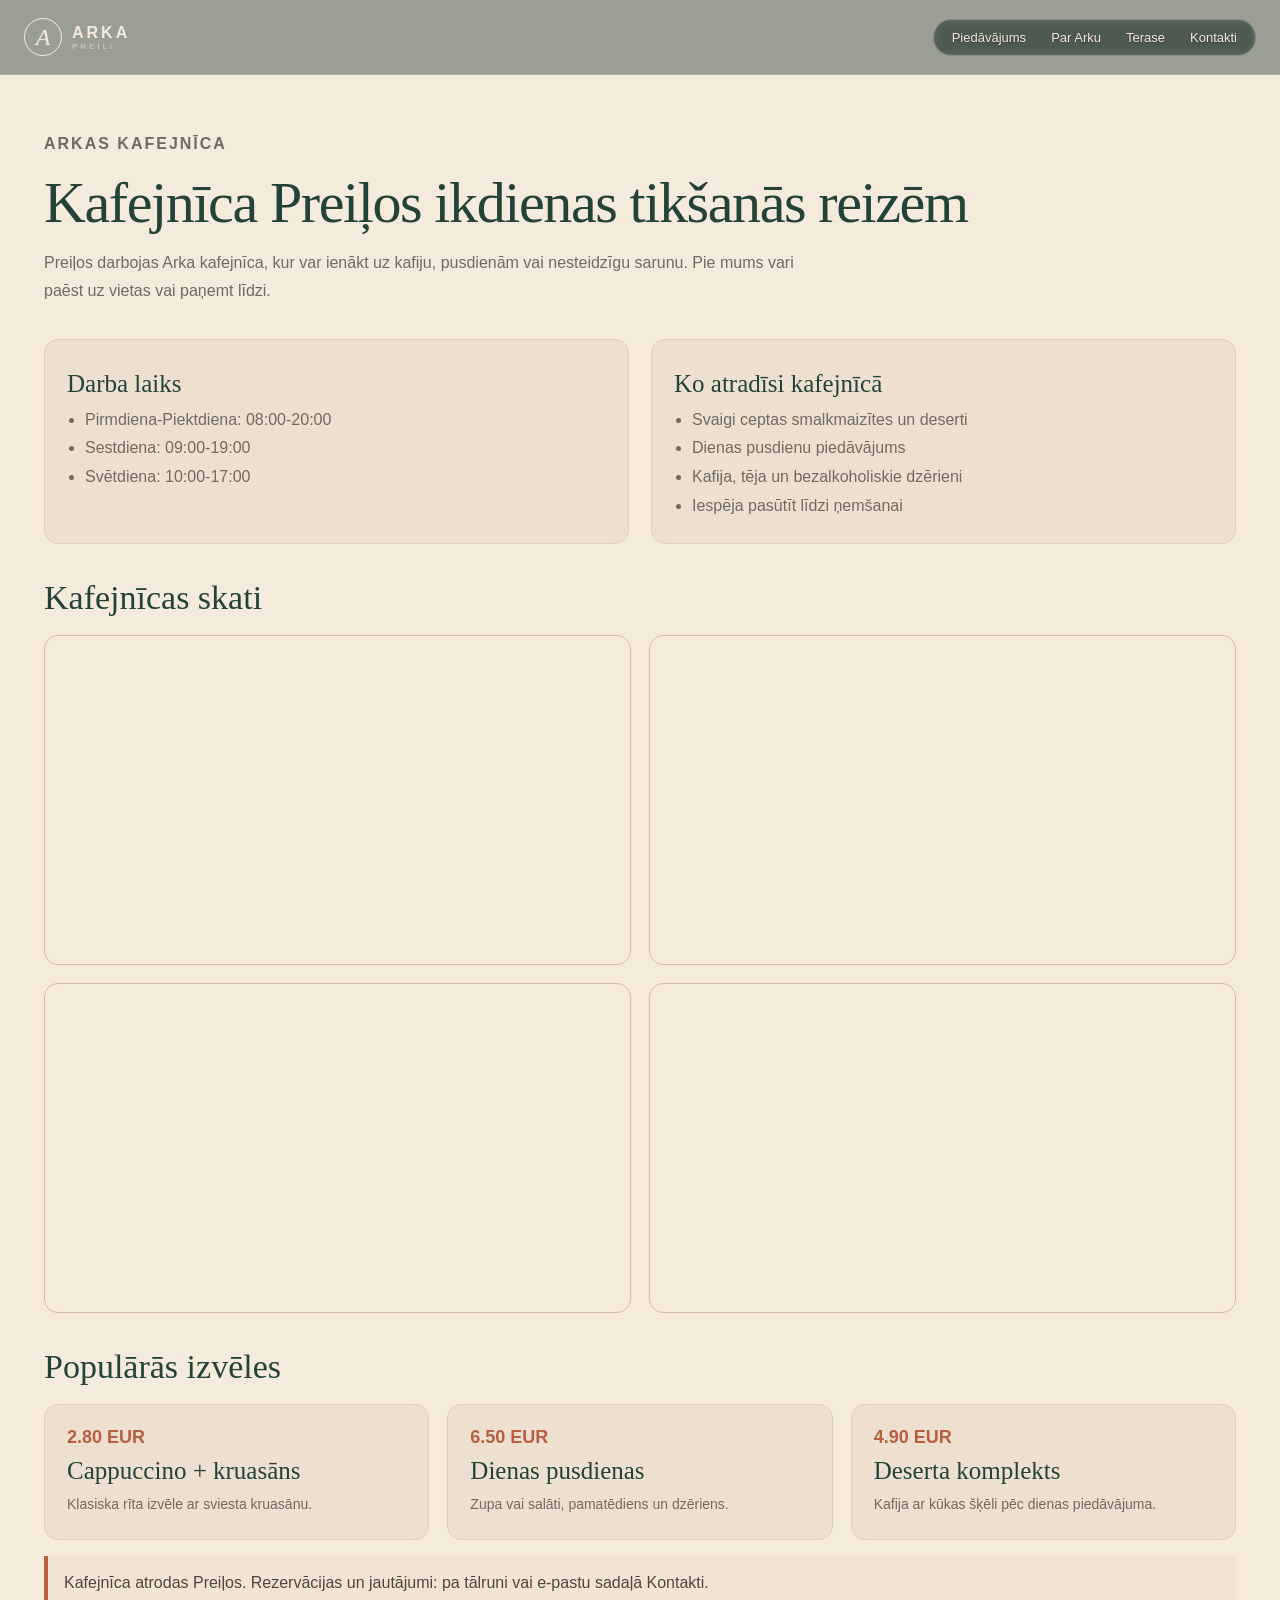
==== cafe.html @ d6a40e3f "Initial commit" ====
<!doctype html>
<html lang="lv">

<head>
  <meta charset="utf-8">
  <meta name="viewport" content="width=device-width, initial-scale=1">
  <title>Arkas kafejnīca</title>
  <link rel="stylesheet" href="styles.css">
</head>

<body>
  <nav class="nav">
    <a class="brand" href="index.html#top">
      <span class="mark">A</span>
      <span>
        <b>ARKA</b>
        <small>PREIĻI</small>
      </span>
    </a>
    <div class="links">
      <a href="index.html#piedavajums">Piedāvājums</a>
      <a href="index.html#par-arka">Par Arku</a>
      <a href="index.html#terase">Terase</a>
      <a href="index.html#kontakti">Kontakti</a>
    </div>
  </nav>

  <main class="page-main">
    <section class="page-hero">
      <p class="eyebrow">Arkas kafejnīca</p>
      <h1>Kafejnīca Preiļos ikdienas tikšanās reizēm</h1>
      <p>
        Preiļos darbojas Arka kafejnīca, kur var ienākt uz kafiju, pusdienām vai nesteidzīgu
        sarunu. Pie mums vari paēst uz vietas vai paņemt līdzi.
      </p>
    </section>

    <section class="page-section split">
      <article class="info-card">
        <h3>Darba laiks</h3>
        <ul class="list-clean">
          <li>Pirmdiena-Piektdiena: 08:00-20:00</li>
          <li>Sestdiena: 09:00-19:00</li>
          <li>Svētdiena: 10:00-17:00</li>
        </ul>
      </article>

      <article class="info-card">
        <h3>Ko atradīsi kafejnīcā</h3>
        <ul class="list-clean">
          <li>Svaigi ceptas smalkmaizītes un deserti</li>
          <li>Dienas pusdienu piedāvājums</li>
          <li>Kafija, tēja un bezalkoholiskie dzērieni</li>
          <li>Iespēja pasūtīt līdzi ņemšanai</li>
        </ul>
      </article>
    </section>

    <section class="page-section">
      <h2>Kafejnīcas skati</h2>
      <div class="visual-grid">
        <div class="visual-placeholder lg cafe-interior" role="img" aria-label="Kafejnīcas interjers"></div>
        <div class="visual-placeholder lg cafe-table" role="img" aria-label="Servētais galds kafejnīcā"></div>
        <div class="visual-placeholder lg cafe-dessert" role="img" aria-label="Desertu vitrīna"></div>
        <div class="visual-placeholder lg cafe-coffee" role="img" aria-label="Kafijas zona"></div>
      </div>
    </section>

    <section class="page-section">
      <h2>Populārās izvēles</h2>
      <div class="info-grid">
        <article class="info-card">
          <span class="price">2.80 EUR</span>
          <h3>Cappuccino + kruasāns</h3>
          <p>Klasiska rīta izvēle ar sviesta kruasānu.</p>
        </article>

        <article class="info-card">
          <span class="price">6.50 EUR</span>
          <h3>Dienas pusdienas</h3>
          <p>Zupa vai salāti, pamatēdiens un dzēriens.</p>
        </article>

        <article class="info-card">
          <span class="price">4.90 EUR</span>
          <h3>Deserta komplekts</h3>
          <p>Kafija ar kūkas šķēli pēc dienas piedāvājuma.</p>
        </article>
      </div>

      <div class="location-note">
        Kafejnīca atrodas Preiļos. Rezervācijas un jautājumi: pa tālruni vai e-pastu sadaļā
        Kontakti.
      </div>
    </section>
  </main>
</body>

</html>
---- styles.css ----
:root {
  --green: #234337;
  --terra: #b85f42;
  --cream: #f4ebdd;
  --ink: #292724;
  --muted: #6f6a62;
  --sand: #e7d9c8;
  --container: 1240px;
}

* {
  box-sizing: border-box;
}

html {
  scroll-behavior: smooth;
}

body {
  margin: 0;
  background: var(--cream);
  color: var(--ink);
  font-family: Arial, sans-serif;
}

a {
  color: inherit;
  text-decoration: none;
}

button {
  font: inherit;
  cursor: pointer;
}

.nav {
  position: fixed;
  z-index: 2;
  top: 0;
  left: 0;
  right: 0;
  display: flex;
  justify-content: space-between;
  align-items: center;
  padding: 18px max(24px, calc((100% - var(--container)) / 2));
  color: var(--cream);
  border-bottom: 1px solid #ffffff26;
  background: #182c2566;
  -webkit-backdrop-filter: blur(7px);
  backdrop-filter: blur(7px);
}

.brand {
  display: flex;
  align-items: center;
  gap: 10px;
}

.mark {
  border: 1px solid currentColor;
  border-radius: 50%;
  width: 38px;
  height: 38px;
  display: grid;
  place-items: center;
  font: italic 24px Georgia;
}

.brand b {
  display: block;
  letter-spacing: 3px;
}

.brand small {
  display: block;
  font-size: 8px;
  letter-spacing: 3px;
  opacity: 0.7;
}

.links {
  display: flex;
  gap: 25px;
  align-items: center;
  margin-right: 0;
  padding: 10px 18px;
  border: 1px solid #ffffff38;
  border-radius: 999px;
  background: #182c254f;
  -webkit-backdrop-filter: blur(5px);
  backdrop-filter: blur(5px);
  font-size: 13px;
  text-shadow: 0 1px 2px #00000060;
}

.links a {
  white-space: nowrap;
}

.links .nav-cta {
  border: 1px solid #ffffffaa;
  border-radius: 99px;
  padding: 10px 17px;
  background: #ffffff12;
}

.hero {
  min-height: max(670px, 100svh);
  display: grid;
  grid-template-columns: 58% 42%;
  background: var(--green);
  color: var(--cream);
}

.hero-copy {
  align-self: center;
  max-width: 760px;
  padding: 145px 62px 86px max(24px, calc((100vw - var(--container)) / 2));
}

.eyebrow {
  color: var(--terra);
  font-size: 10px;
  font-weight: bold;
  letter-spacing: 2px;
  text-transform: uppercase;
}

.light {
  color: #d68c6e;
}

.hero h1,
.title {
  font: normal clamp(46px, 6vw, 68px) / 1.03 Georgia, serif;
  letter-spacing: -2px;
  margin: 20px 0;
}

.hero h1 em,
.title em {
  color: #d68c6e;
}

.hero-copy p:not(.eyebrow) {
  max-width: 560px;
  line-height: 1.7;
  color: #d8d5cb;
}

.hero-image {
  min-height: 670px;
  background:
    linear-gradient(90deg, #23433733, #0000),
    url("https://images.unsplash.com/photo-1547592180-85f173990554?auto=format&fit=crop&w=1200&q=85") center / cover;
}

.badge {
  position: relative;
  top: 42%;
  left: 10%;
  width: 125px;
  height: 125px;
  display: grid;
  place-content: center;
  background: var(--terra);
  border-radius: 50%;
  text-align: center;
  transform: rotate(-8deg);
}

.badge strong {
  font: italic 25px Georgia;
}

.badge small,
.badge span {
  display: block;
  font-size: 10px;
}

.button {
  border: 0;
  padding: 15px 20px;
  font-size: 12px;
  font-weight: bold;
}

.button.primary {
  background: var(--terra);
  color: white;
}

.button.green {
  background: var(--green);
  color: var(--cream);
}

.button.cream {
  background: var(--cream);
  color: var(--green);
}

.actions {
  display: flex;
  gap: 24px;
  align-items: center;
  margin-top: 28px;
}

.text {
  color: var(--cream);
  border-bottom: 1px solid var(--cream);
  padding: 6px 0;
}

.section {
  max-width: var(--container);
  margin: auto;
  padding: 100px 24px;
}

.label {
  color: var(--terra);
  font-size: 10px;
  letter-spacing: 2px;
  text-transform: uppercase;
  margin-bottom: 22px;
}

.label span {
  color: var(--muted);
  margin: 0 8px;
}

.intro,
.feature,
.contact {
  display: grid;
  grid-template-columns: 1fr 1fr;
  gap: 90px;
}

.lead {
  font: 21px/1.45 Georgia;
  color: var(--green);
}

.muted {
  color: var(--muted);
  font-size: 14px;
  line-height: 1.75;
}

.band {
  background: #eee0d0;
  padding: 100px max(24px, calc((100% - var(--container)) / 2));
}

.band .section {
  max-width: none;
  padding: 0;
}

.top {
  display: flex;
  justify-content: space-between;
  align-items: end;
  margin-bottom: 40px;
}

.aside {
  max-width: 280px;
  color: var(--muted);
  font-size: 13px;
  line-height: 1.7;
}

.cards {
  display: grid;
  grid-template-columns: repeat(4, 1fr);
  gap: 18px;
}

.card {
  background: var(--cream);
  transition: transform 180ms ease, box-shadow 180ms ease;
}

.card:hover,
.card:focus-within {
  transform: scale(1.03);
  box-shadow: 0 18px 34px #29272426;
}

.card-link {
  display: block;
  height: 100%;
  color: inherit;
}

.card-img {
  height: 205px;
  background: center / cover;
}

.plate {
  background-image: url("https://images.unsplash.com/photo-1547592180-85f173990554?auto=format&fit=crop&w=800&q=80");
}

.bakery {
  background-image: url("https://images.unsplash.com/photo-1558301211-0d8c8c6c6e5d?auto=format&fit=crop&w=800&q=80");
}

.events {
  background-image: url("https://images.unsplash.com/photo-1519167758481-83f550bb49b3?auto=format&fit=crop&w=800&q=80");
}

.cafe {
  background-image: url("https://images.unsplash.com/photo-1501339847302-ac426a4a7cbb?auto=format&fit=crop&w=800&q=80");
}

.card-body {
  padding: 24px;
}

.card h3 {
  margin: 8px 0;
  font: normal 28px Georgia;
  color: var(--green);
}

.card p:not(.eyebrow) {
  min-height: 60px;
  color: var(--muted);
  font-size: 13px;
  line-height: 1.65;
}

.card-cta {
  display: inline-block;
  border-bottom: 1px solid var(--green);
  font-size: 12px;
  font-weight: bold;
}

.feature-image {
  min-height: 500px;
  background: url("https://images.unsplash.com/photo-1555939594-58d7cb561ad1?auto=format&fit=crop&w=1000&q=85") center / cover;
}

.stats {
  display: flex;
  gap: 22px;
  margin: 25px 0;
  padding: 16px 0;
  border-block: 1px solid var(--sand);
}

.stats strong {
  display: block;
  color: var(--terra);
  font: 20px Georgia;
}

.stats span {
  font-size: 10px;
  color: var(--muted);
}

.steps {
  display: grid;
  grid-template-columns: repeat(3, 1fr);
  margin-top: 40px;
  border-top: 1px solid var(--sand);
}

.step {
  padding: 28px 24px 0 0;
  border-right: 1px solid var(--sand);
}

.step:not(:first-child) {
  padding-left: 24px;
}

.step:last-child {
  border: 0;
}

.step b {
  color: var(--terra);
  font: italic 25px Georgia;
}

.step h3 {
  margin: 15px 0 8px;
  font: 24px Georgia;
  color: var(--green);
}

.step p {
  color: var(--muted);
  font-size: 13px;
  line-height: 1.6;
}

.terrace {
  max-width: none;
  display: grid;
  grid-template-columns: 47% 53%;
  padding: 0;
  background: var(--green);
  color: var(--cream);
}

.terrace-copy {
  padding: 90px max(24px, calc((100vw - var(--container)) / 2));
}

.title.cream {
  color: var(--cream);
}

.terrace-image {
  min-height: 470px;
  background: url("https://images.unsplash.com/photo-1466637574441-749b8f19452f?auto=format&fit=crop&w=1000&q=85") center / cover;
}

.quote {
  max-width: 800px;
  text-align: center;
}

.quote-mark {
  color: var(--terra);
  font: 80px/40px Georgia;
}

.quote blockquote {
  font: italic 32px/1.35 Georgia;
  color: var(--green);
}

.contact-wrap {
  background: #eee0d0;
}

footer {
  background: #182c25;
  color: var(--cream);
  padding: 50px max(24px, calc((100% - var(--container)) / 2)) 25px;
}

footer p {
  color: #a9b6ac;
  font-size: 13px;
}

.foot {
  display: flex;
  justify-content: space-between;
  margin-top: 40px;
  padding-top: 18px;
  border-top: 1px solid #ffffff33;
  color: #9eaca2;
  font-size: 10px;
}

.page-main {
  max-width: var(--container);
  margin: 0 auto;
  padding: 130px 24px 80px;
}

.page-hero {
  margin-bottom: 34px;
}

.page-hero h1 {
  margin: 14px 0;
  font: normal clamp(38px, 5vw, 58px) / 1.08 Georgia, serif;
  letter-spacing: -1.4px;
  color: var(--green);
}

.page-hero p {
  max-width: 780px;
  margin: 0;
  color: var(--muted);
  font-size: 16px;
  line-height: 1.75;
}

.page-section {
  margin-top: 34px;
}

.page-section h2 {
  margin: 0 0 18px;
  font: normal 34px/1.15 Georgia, serif;
  color: var(--green);
}

.info-grid {
  display: grid;
  grid-template-columns: repeat(3, 1fr);
  gap: 18px;
}

.info-card {
  background: #eee0d0;
  border: 1px solid #dfcfbc;
  border-radius: 14px;
  padding: 22px;
}

.info-media {
  min-height: 0;
  margin-bottom: 14px;
  border: 1px solid #d7c1ab;
  border-radius: 10px;
  aspect-ratio: 16 / 9;
  background-size: cover;
  background-position: center;
  transition: transform 220ms ease;
}

.info-card h3 {
  margin: 8px 0;
  font: normal 25px Georgia, serif;
  color: var(--green);
}

.info-card p {
  margin: 0;
  color: var(--muted);
  font-size: 14px;
  line-height: 1.7;
}

.price {
  display: block;
  margin-bottom: 8px;
  color: var(--terra);
  font: bold 18px/1.2 Arial, sans-serif;
}

.meta {
  display: inline-block;
  margin-top: 12px;
  padding: 5px 10px;
  border: 1px solid #cfb59f;
  border-radius: 999px;
  color: var(--muted);
  font-size: 12px;
}

.modern-table-wrap {
  overflow-x: auto;
  border: 1px solid #dfcfbc;
  border-radius: 14px;
  background: #fffaf3;
}

.modern-table {
  width: 100%;
  border-collapse: collapse;
  min-width: 720px;
}

.modern-table th,
.modern-table td {
  padding: 14px 16px;
  text-align: left;
  vertical-align: top;
  border-bottom: 1px solid #e7d8c7;
}

.modern-table th {
  background: #f5e9dc;
  color: var(--green);
  font-size: 12px;
  letter-spacing: 1px;
  text-transform: uppercase;
}

.modern-table td {
  color: var(--muted);
  font-size: 14px;
  line-height: 1.6;
}

.modern-table tr:last-child td {
  border-bottom: 0;
}

.location-note {
  margin-top: 16px;
  padding: 14px 16px;
  border-left: 4px solid var(--terra);
  background: #f2e4d4;
  color: #4d463f;
  line-height: 1.6;
}

.pill-row {
  display: flex;
  flex-wrap: wrap;
  gap: 10px;
}

.pill {
  padding: 8px 12px;
  border: 1px solid #ccb29b;
  border-radius: 999px;
  background: #f9f0e5;
  color: #5f564d;
  font-size: 13px;
}

.split {
  display: grid;
  grid-template-columns: 1fr 1fr;
  gap: 22px;
}

.visual-grid {
  display: grid;
  grid-template-columns: repeat(2, 1fr);
  gap: 18px;
}

.visual-grid.three {
  grid-template-columns: repeat(3, 1fr);
}

.visual-placeholder {
  border: 1px solid #d6bca4;
  border-radius: 14px;
  aspect-ratio: 16 / 9;
  background-size: cover;
  background-position: center;
  transition: transform 220ms ease;
}

.visual-placeholder.sm {
  min-height: 0;
}

.visual-placeholder.lg {
  min-height: 280px;
}

.info-card:hover .info-media,
.store-card:hover .visual-placeholder,
.visual-grid .visual-placeholder:hover {
  transform: scale(1.03);
}

.media-plate-mini {
  background-image: url("https://images.unsplash.com/photo-1547592180-85f173990554?auto=format&fit=crop&w=1400&q=85");
}

.media-plate-classic {
  background-image: url("https://images.unsplash.com/photo-1496116218417-1a781b1c416c?auto=format&fit=crop&w=1400&q=85");
}

.media-plate-festive {
  background-image: url("https://images.unsplash.com/photo-1529543544282-e4a4c79a86a8?auto=format&fit=crop&w=1400&q=85");
}

.media-plate-banquet {
  background-image: url("https://images.unsplash.com/photo-1555243896-c709bfa0b564?auto=format&fit=crop&w=1400&q=85");
}

.media-plate-large {
  background-image: url("https://images.unsplash.com/photo-1515003197210-e0cd71810b5f?auto=format&fit=crop&w=1400&q=85");
}

.media-plate-custom {
  background-image: url("https://images.unsplash.com/photo-1473093295043-cdd812d0e601?auto=format&fit=crop&w=1400&q=85");
}

.gallery-savory {
  background-image: url("https://images.unsplash.com/photo-1544025162-d76694265947?auto=format&fit=crop&w=1400&q=85");
}

.gallery-dessert {
  background-image: url("https://images.unsplash.com/photo-1488477181946-6428a0291777?auto=format&fit=crop&w=1400&q=85");
}

.gallery-festive {
  background-image: url("https://images.unsplash.com/photo-1466978913421-dad2ebd01d17?auto=format&fit=crop&w=1400&q=85");
}

.store-brivibas {
  background-image: url("https://images.unsplash.com/photo-1555396273-367ea4eb4db5?auto=format&fit=crop&w=1400&q=85");
}

.store-maxima {
  background-image: url("https://images.unsplash.com/photo-1534723452862-4c874018d66d?auto=format&fit=crop&w=1400&q=85");
}

.svetki-wedding {
  background-image: url("https://images.unsplash.com/photo-1519225421980-715cb0215aed?auto=format&fit=crop&w=1600&q=85");
}

.svetki-birthday {
  background-image: url("https://images.unsplash.com/photo-1530103862676-de8c9debad1d?auto=format&fit=crop&w=1600&q=85");
}

.svetki-memorial {
  background-image: url("https://images.unsplash.com/photo-1414235077428-338989a2e8c0?auto=format&fit=crop&w=1600&q=85");
}

.svetki-outdoor {
  background-image: url("https://images.unsplash.com/photo-1464366400600-7168b8af9bc3?auto=format&fit=crop&w=1600&q=85");
}

.cafe-interior {
  background-image: url("https://images.unsplash.com/photo-1501339847302-ac426a4a7cbb?auto=format&fit=crop&w=1600&q=85");
}

.cafe-table {
  background-image: url("https://images.unsplash.com/photo-1521017432531-fbd92d768814?auto=format&fit=crop&w=1600&q=85");
}

.cafe-dessert {
  background-image: url("https://images.unsplash.com/photo-1488477304112-4944851de03d?auto=format&fit=crop&w=1600&q=85");
}

.cafe-coffee {
  background-image: url("https://images.unsplash.com/photo-1495474472287-4d71bcdd2085?auto=format&fit=crop&w=1600&q=85");
}

.store-grid {
  display: grid;
  grid-template-columns: repeat(2, 1fr);
  gap: 18px;
  margin-top: 16px;
}

.store-card {
  background: #eee0d0;
  border: 1px solid #dfcfbc;
  border-radius: 14px;
  padding: 16px;
}

.store-card h3 {
  margin: 0 0 10px;
  font: normal 24px Georgia, serif;
  color: var(--green);
}

.store-card p {
  margin: 0;
  color: var(--muted);
  font-size: 14px;
  line-height: 1.7;
}

.list-clean {
  margin: 0;
  padding-left: 18px;
  color: var(--muted);
  line-height: 1.8;
}

@media (max-width: 760px) {
  .nav {
    flex-wrap: wrap;
    justify-content: flex-start;
    row-gap: 10px;
    padding: 12px 16px;
  }

  .links {
    display: flex;
    width: 100%;
    gap: 10px;
    padding: 8px 10px;
    overflow-x: auto;
    -webkit-overflow-scrolling: touch;
  }

  .links::-webkit-scrollbar {
    display: none;
  }

  .links a {
    flex: 0 0 auto;
  }

  .hero {
    display: block;
  }

  .hero-copy {
    padding: 180px 24px 60px;
  }

  .hero-image {
    min-height: 420px;
  }

  .section {
    padding: 72px 24px;
  }

  .intro,
  .feature,
  .contact {
    grid-template-columns: 1fr;
    gap: 35px;
  }

  .title {
    font-size: 45px;
  }

  .band {
    padding: 72px 24px;
  }

  .top {
    display: block;
  }

  .aside {
    margin-top: 20px;
  }

  .cards,
  .steps {
    grid-template-columns: 1fr;
  }

  .feature-image {
    min-height: 350px;
  }

  .step,
  .step:not(:first-child) {
    border-right: 0;
    border-bottom: 1px solid var(--sand);
    padding: 24px 0;
  }

  .terrace {
    display: block;
  }

  .terrace-image {
    min-height: 320px;
  }

  .foot {
    flex-direction: column;
    gap: 12px;
  }

  .page-main {
    padding: 150px 24px 60px;
  }

  .page-hero h1 {
    font-size: 42px;
  }

  .info-grid,
  .split,
  .visual-grid,
  .visual-grid.three,
  .store-grid {
    grid-template-columns: 1fr;
  }

  .visual-placeholder.lg {
    min-height: 220px;
  }
}

@media (max-width: 980px) {
  .hero {
    grid-template-columns: 54% 46%;
  }

  .cards {
    grid-template-columns: repeat(2, 1fr);
  }

  .hero-copy {
    max-width: 680px;
    padding-right: 36px;
  }

  .hero-copy p:not(.eyebrow) {
    max-width: 520px;
  }

  .links {
    gap: 14px;
    padding: 8px 10px;
    font-size: 12px;
  }

  .links .nav-cta {
    padding: 8px 12px;
  }
}
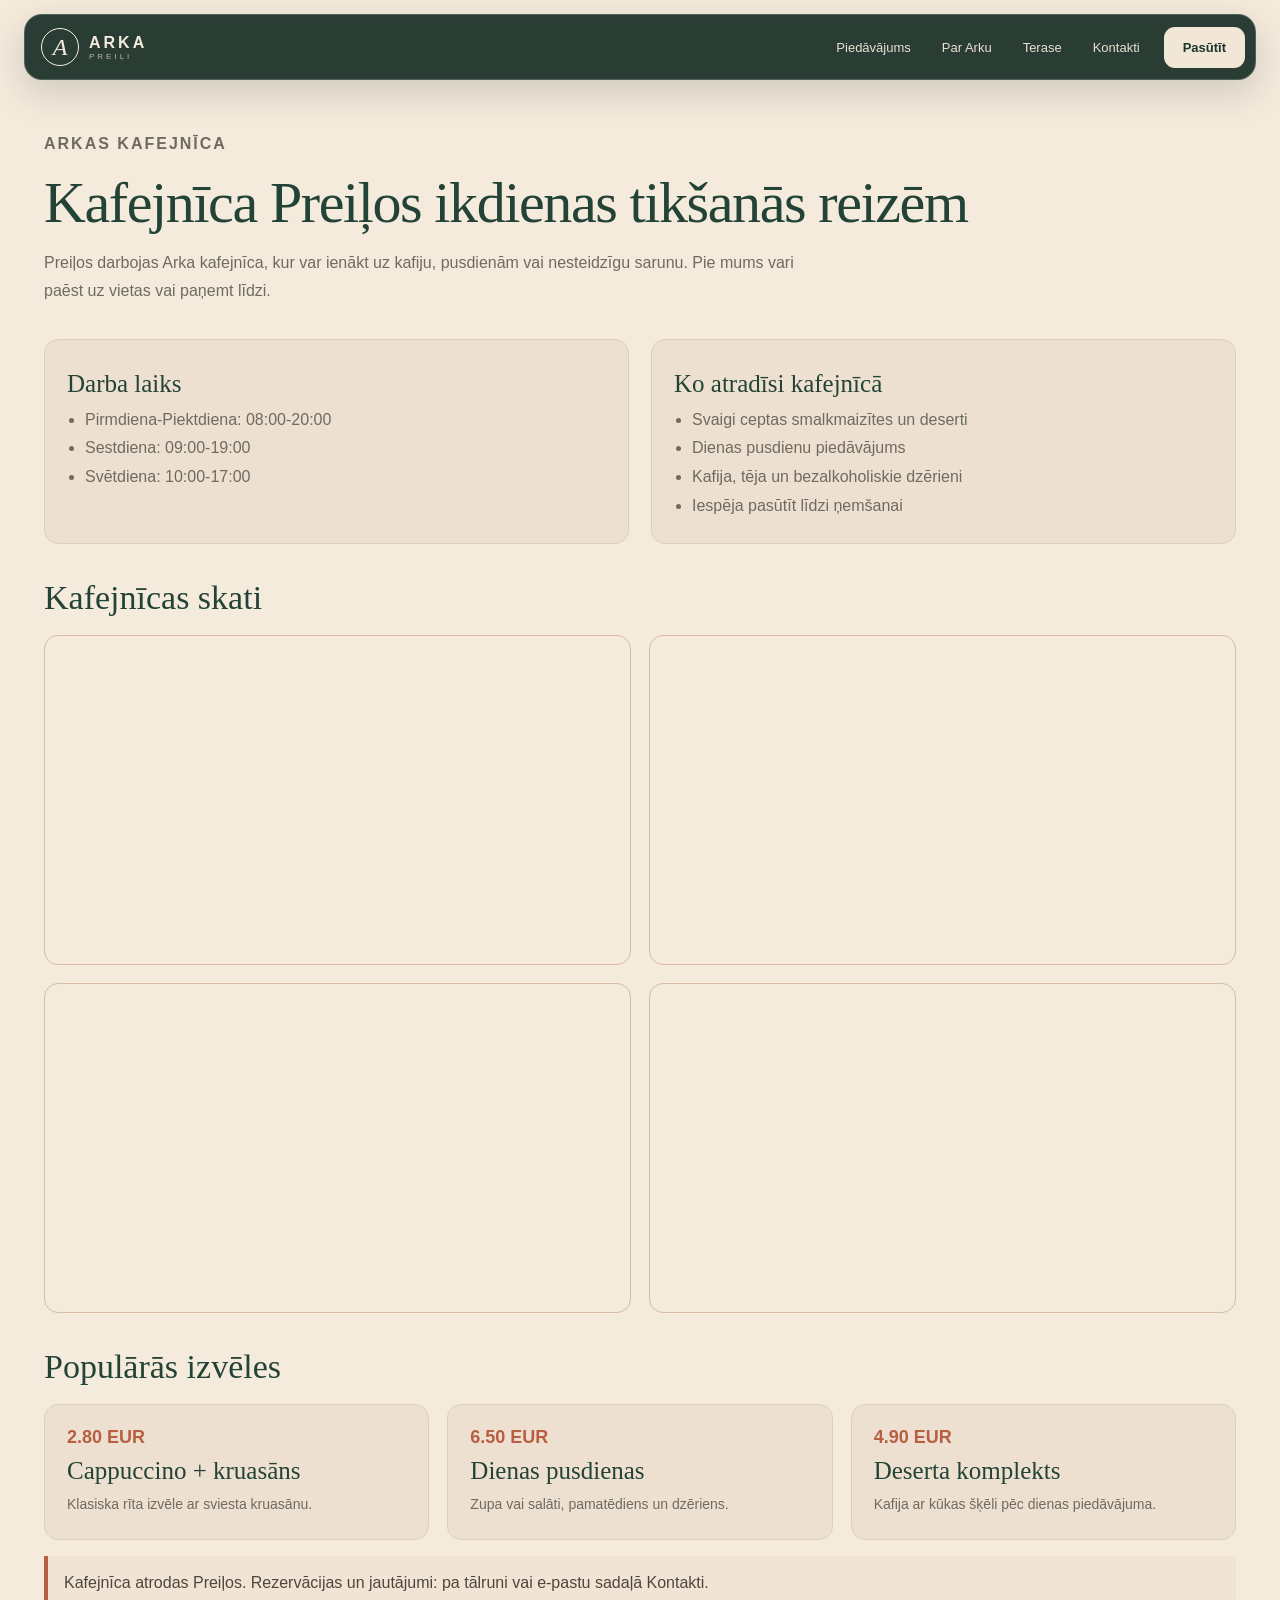
==== commit dec44335: "Codex changes after jekabs comments. re-did the nav bar and tried fixing phone ui" ====
--- a/cafe.html
+++ b/cafe.html
@@ -9,19 +9,26 @@
 </head>
 
 <body>
-  <nav class="nav">
-    <a class="brand" href="index.html#top">
+  <nav class="nav" aria-label="Galvenā navigācija">
+    <div class="nav-shell">
+    <a class="brand" href="index.html#top" aria-label="Arka Preiļi — sākums">
       <span class="mark">A</span>
       <span>
         <b>ARKA</b>
         <small>PREIĻI</small>
       </span>
     </a>
-    <div class="links">
+    <button class="menu-toggle" type="button" aria-expanded="false" aria-controls="site-nav">
+      <span class="menu-icon" aria-hidden="true"><i></i><i></i><i></i></span>
+      <span class="menu-label">Izvēlne</span>
+    </button>
+    <div class="links" id="site-nav">
       <a href="index.html#piedavajums">Piedāvājums</a>
       <a href="index.html#par-arka">Par Arku</a>
       <a href="index.html#terase">Terase</a>
       <a href="index.html#kontakti">Kontakti</a>
+      <a class="nav-cta" href="index.html#kontakti">Pasūtīt</a>
+    </div>
     </div>
   </nav>
 
@@ -94,6 +101,7 @@
       </div>
     </section>
   </main>
+  <script src="nav.js"></script>
 </body>
 
-</html>+</html>
--- a/styles.css
+++ b/styles.css
@@ -35,25 +35,45 @@
 
 .nav {
   position: fixed;
-  z-index: 2;
+  z-index: 20;
   top: 0;
   left: 0;
   right: 0;
+  padding: 14px 24px;
+  color: var(--cream);
+  pointer-events: none;
+}
+
+.nav-shell {
+  position: relative;
+  max-width: var(--container);
+  min-height: 66px;
+  margin: 0 auto;
+  padding: 9px 10px 9px 16px;
   display: flex;
   justify-content: space-between;
   align-items: center;
-  padding: 18px max(24px, calc((100% - var(--container)) / 2));
-  color: var(--cream);
-  border-bottom: 1px solid #ffffff26;
-  background: #182c2566;
-  -webkit-backdrop-filter: blur(7px);
-  backdrop-filter: blur(7px);
+  border: 1px solid #ffffff2e;
+  border-radius: 18px;
+  background: #172b25e8;
+  box-shadow: 0 12px 36px #1120192b;
+  -webkit-backdrop-filter: blur(16px);
+  backdrop-filter: blur(16px);
+  pointer-events: auto;
 }
 
 .brand {
   display: flex;
   align-items: center;
   gap: 10px;
+  border-radius: 10px;
+}
+
+.brand:focus-visible,
+.links a:focus-visible,
+.menu-toggle:focus-visible {
+  outline: 3px solid #f0b194;
+  outline-offset: 3px;
 }
 
 .mark {
@@ -80,28 +100,70 @@
 
 .links {
   display: flex;
-  gap: 25px;
+  gap: 3px;
   align-items: center;
   margin-right: 0;
-  padding: 10px 18px;
-  border: 1px solid #ffffff38;
-  border-radius: 999px;
-  background: #182c254f;
-  -webkit-backdrop-filter: blur(5px);
-  backdrop-filter: blur(5px);
+  padding: 0;
   font-size: 13px;
-  text-shadow: 0 1px 2px #00000060;
 }
 
 .links a {
   white-space: nowrap;
+  padding: 13px 14px;
+  border-radius: 11px;
+  color: #e9e0d3;
+  transition: color 160ms ease, background 160ms ease;
+}
+
+.links a:hover {
+  color: #fffaf3;
+  background: #ffffff12;
 }
 
 .links .nav-cta {
-  border: 1px solid #ffffffaa;
-  border-radius: 99px;
-  padding: 10px 17px;
-  background: #ffffff12;
+  margin-left: 7px;
+  padding-inline: 19px;
+  color: #1d342c;
+  background: #f2e7d7;
+  font-weight: bold;
+}
+
+.links .nav-cta:hover {
+  color: #1d342c;
+  background: #ffffff;
+}
+
+.menu-toggle {
+  display: none;
+  min-width: 48px;
+  min-height: 48px;
+  padding: 8px 11px;
+  align-items: center;
+  gap: 9px;
+  border: 1px solid #ffffff33;
+  border-radius: 12px;
+  color: var(--cream);
+  background: #ffffff0c;
+}
+
+.menu-label {
+  font-size: 12px;
+  font-weight: bold;
+}
+
+.menu-icon {
+  width: 20px;
+  display: grid;
+  gap: 4px;
+}
+
+.menu-icon i {
+  display: block;
+  width: 100%;
+  height: 2px;
+  border-radius: 2px;
+  background: currentColor;
+  transition: transform 180ms ease, opacity 180ms ease;
 }
 
 .hero {
@@ -770,27 +832,68 @@
 
 @media (max-width: 760px) {
   .nav {
-    flex-wrap: wrap;
-    justify-content: flex-start;
-    row-gap: 10px;
-    padding: 12px 16px;
+    padding: 10px 12px;
+  }
+
+  .nav-shell {
+    min-height: 62px;
+    padding: 7px 7px 7px 13px;
+    border-radius: 16px;
+  }
+
+  .mark {
+    width: 36px;
+    height: 36px;
+  }
+
+  .menu-toggle {
+    display: flex;
   }
 
   .links {
-    display: flex;
-    width: 100%;
-    gap: 10px;
-    padding: 8px 10px;
-    overflow-x: auto;
-    -webkit-overflow-scrolling: touch;
-  }
-
-  .links::-webkit-scrollbar {
-    display: none;
+    position: absolute;
+    top: calc(100% + 8px);
+    left: 0;
+    right: 0;
+    display: grid;
+    gap: 2px;
+    padding: 9px;
+    border: 1px solid #ffffff2e;
+    border-radius: 16px;
+    background: #172b25fa;
+    box-shadow: 0 20px 45px #11201942;
+    visibility: hidden;
+    opacity: 0;
+    transform: translateY(-8px);
+    transition: visibility 180ms ease, opacity 180ms ease, transform 180ms ease;
+  }
+
+  .menu-open .links {
+    visibility: visible;
+    opacity: 1;
+    transform: translateY(0);
   }
 
   .links a {
-    flex: 0 0 auto;
+    padding: 14px 15px;
+    font-size: 15px;
+  }
+
+  .links .nav-cta {
+    margin: 5px 0 0;
+    text-align: center;
+  }
+
+  .menu-open .menu-icon i:first-child {
+    transform: translateY(6px) rotate(45deg);
+  }
+
+  .menu-open .menu-icon i:nth-child(2) {
+    opacity: 0;
+  }
+
+  .menu-open .menu-icon i:last-child {
+    transform: translateY(-6px) rotate(-45deg);
   }
 
   .hero {
@@ -835,6 +938,28 @@
   .cards,
   .steps {
     grid-template-columns: 1fr;
+  }
+
+  .cards {
+    gap: 16px;
+  }
+
+  .card {
+    border-radius: 14px;
+    overflow: hidden;
+  }
+
+  .card:hover,
+  .card:focus-within {
+    transform: translateY(-2px);
+  }
+
+  .card-img {
+    height: 230px;
+  }
+
+  .card p:not(.eyebrow) {
+    min-height: 0;
   }
 
   .feature-image {
@@ -878,7 +1003,7 @@
   }
 
   .visual-placeholder.lg {
-    min-height: 220px;
+    min-height: 0;
   }
 }
 
@@ -901,12 +1026,33 @@
   }
 
   .links {
-    gap: 14px;
-    padding: 8px 10px;
+    gap: 2px;
     font-size: 12px;
   }
 
   .links .nav-cta {
     padding: 8px 12px;
   }
-}+}
+
+@media (max-width: 760px) {
+  .cards {
+    grid-template-columns: 1fr;
+  }
+
+  .links .nav-cta {
+    padding: 14px 15px;
+  }
+}
+
+@media (prefers-reduced-motion: reduce) {
+  html {
+    scroll-behavior: auto;
+  }
+
+  .links,
+  .menu-icon i,
+  .card {
+    transition: none;
+  }
+}
